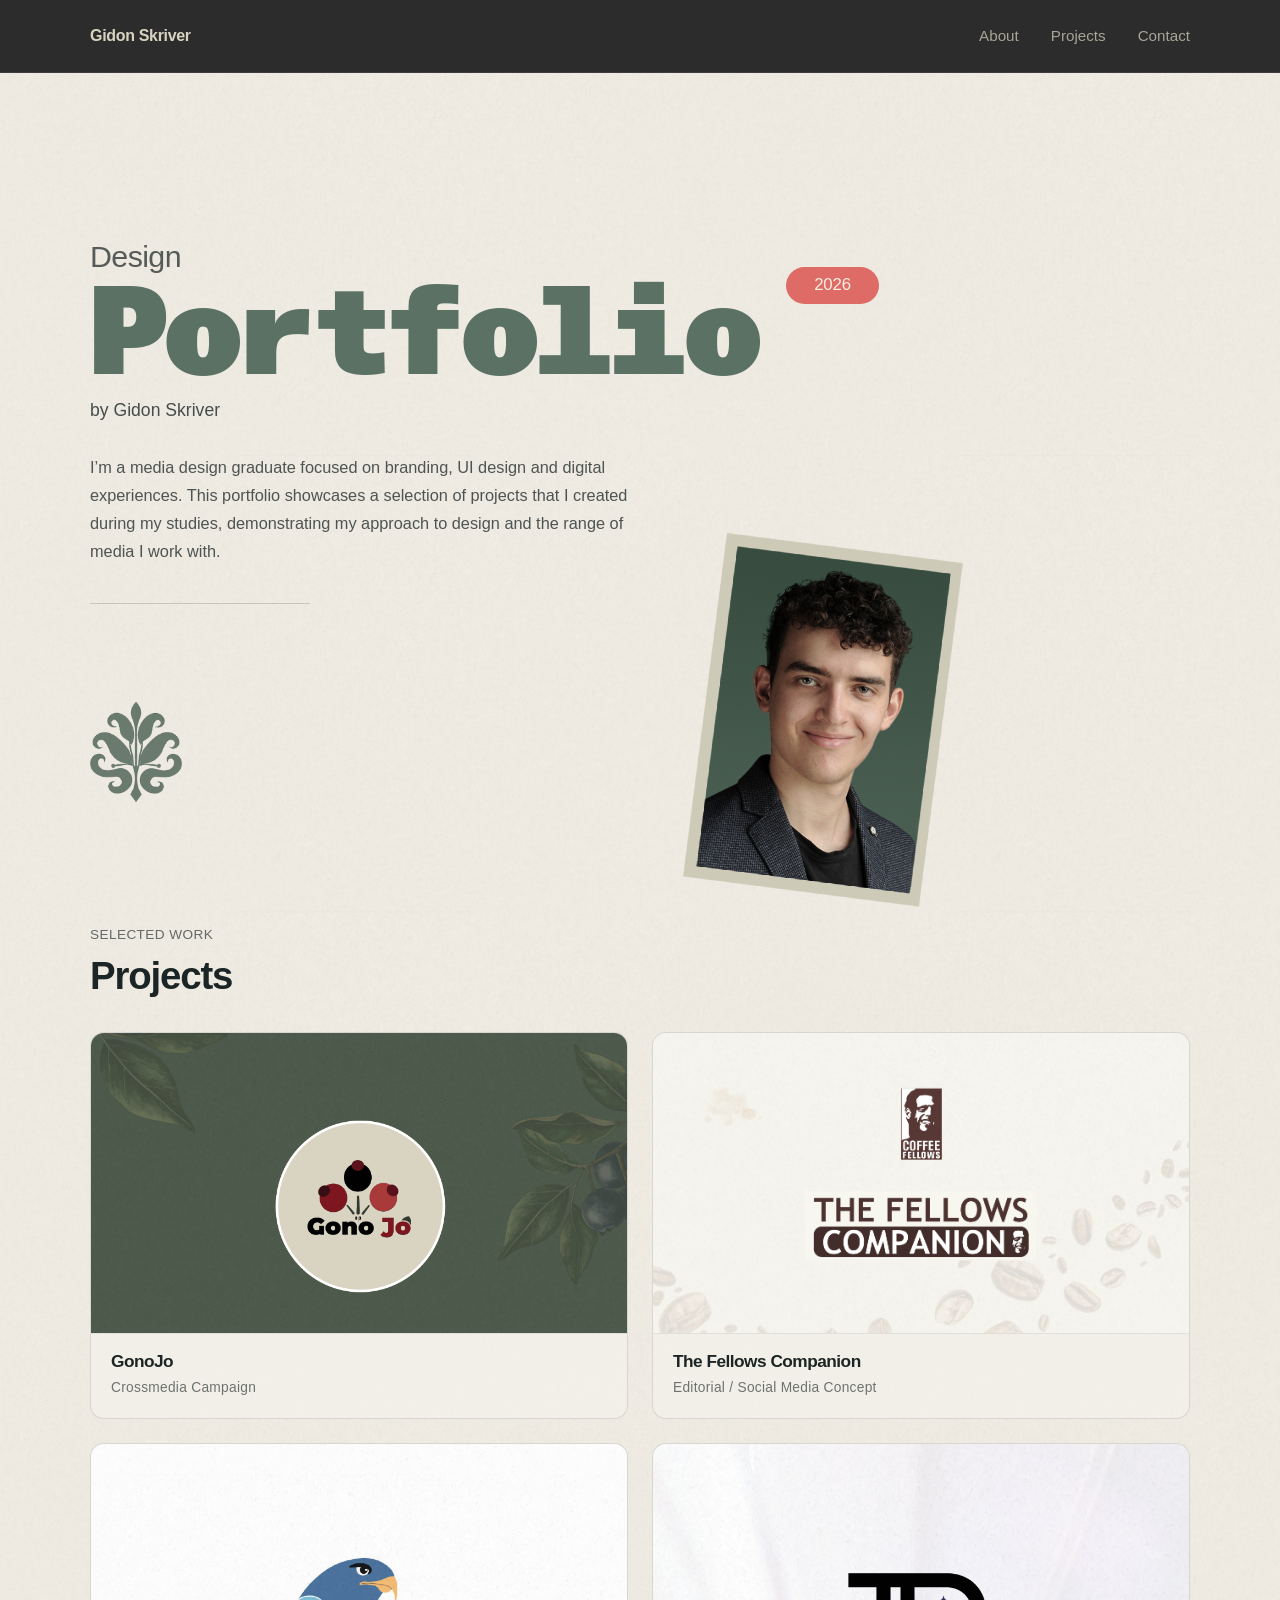
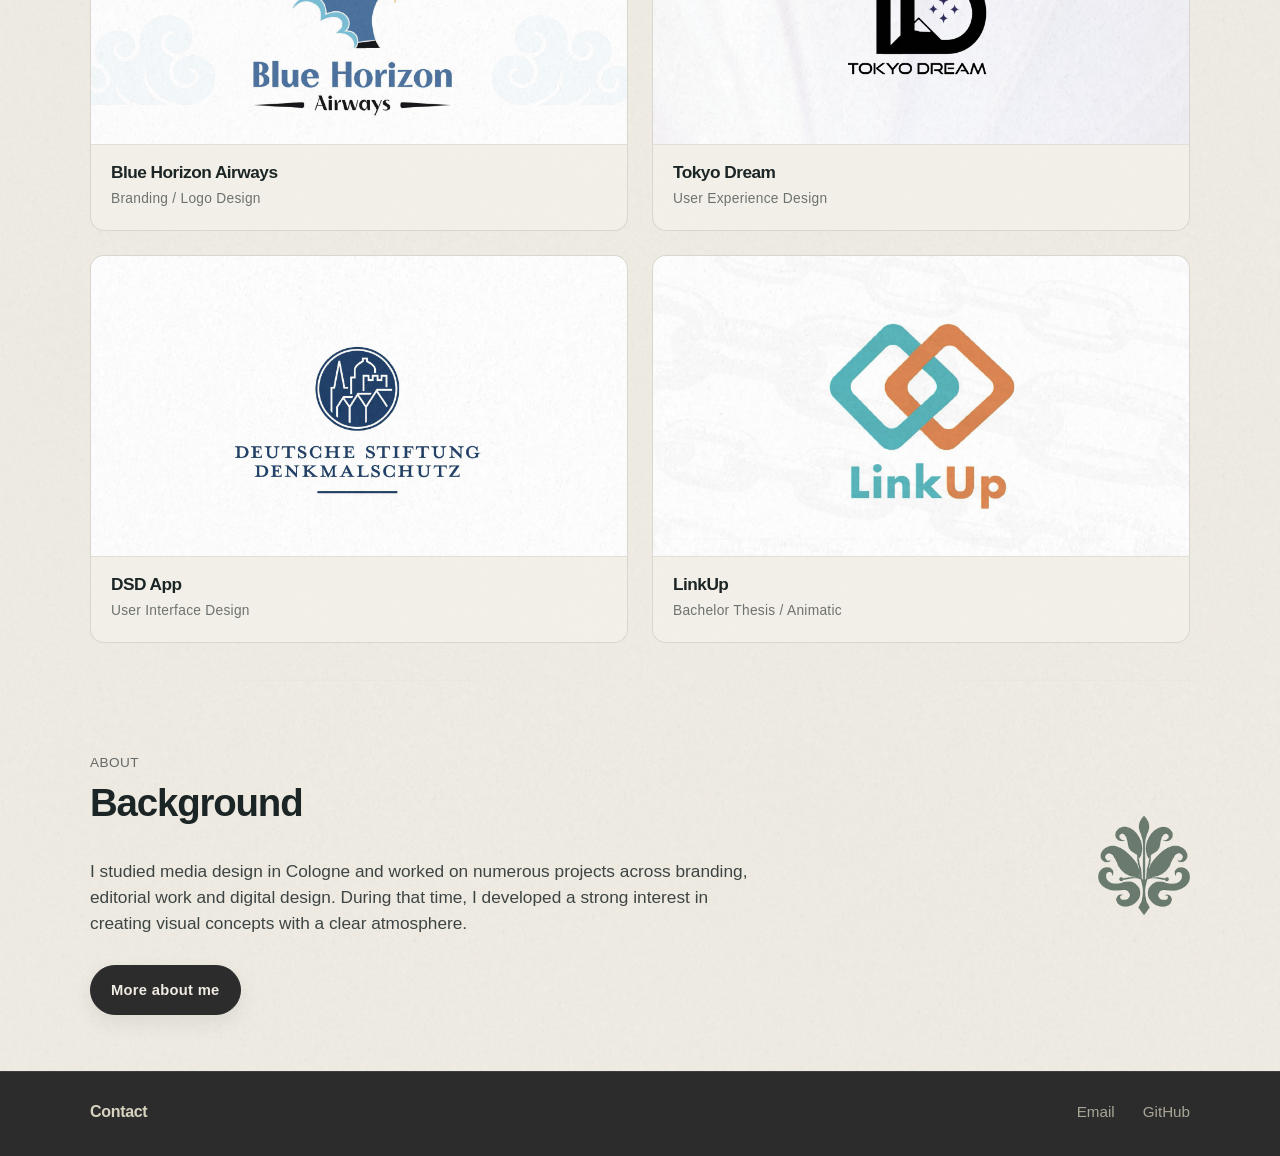
==== index.html @ 77b95710 "Initial commit" ====
<!DOCTYPE html>
<html lang="de">
<head>
  <meta charset="UTF-8" />
  <meta name="viewport" content="width=device-width, initial-scale=1.0" />
  <title>Gidon Skriver Portfolio</title>
  <link rel="stylesheet" href="style.css" />
</head>
<body>
  <header class="site-header">
    <nav class="navbar">
      <div class="logo">Gidon Skriver</div>
      <ul class="nav-links">
        <li><a href="#about">About</a></li>
        <li><a href="#projects">Projects</a></li>
        <li><a href="#contact">Contact</a></li>
      </ul>
    </nav>
  </header>

  <main>
  <img class="site-vine" src="assets/images/Liane.png" alt="" aria-hidden="true" />

<section class="hero">
  <div class="hero-content">
    <div class="hero-title-row">
      <div class="hero-title-block">
        <p class="eyebrow">Design</p>
        <h1>Portfolio</h1>
        <p class="hero-subline">by Gidon Skriver</p>
      </div>

      <span class="hero-year">2026</span>
    </div>
    <p class="hero-text">
      I’m a media design graduate focused on branding, UI design and digital experiences. This portfolio showcases a selection of projects that I created during my studies, demonstrating my approach to design and the range of media I work with.
    </p>
    <span class="hero-line" aria-hidden="true"></span>
    <span class="hero-leaf" aria-hidden="true">
      <img src="assets/images/Leaf.png" alt="" />
    </span>
  </div>
</section>

    <section id="projects" class="projects section">
      <div class="section-heading">
        <p class="section-label">selected work</p>
        <h2>Projects</h2>
      </div>

     <div class="project-grid">
  <a
    class="projects-floating-portrait lightbox"
    href="assets/images/Portrait freigestellt.png"
    aria-label="Open portrait"
  >
    <img src="assets/images/Portrait freigestellt.png" alt="Portrait collage">
  </a>

  <a class="project-card" href="projects/gonojo.html">
    <div class="project-image">
  <img src="assets/images/GonoJo.png" alt="GonoJo Projekt">
</div>
    <div class="project-info">
      <h3>GonoJo</h3>
      <p>Crossmedia Campaign</p>
    </div>
  </a>

  <a class="project-card" href="projects/fellows.html">
<div class="project-image">
  <img src="assets/images/TFC Big.png" alt="Fellows Companion Projekt">
</div>
    <div class="project-info">
      <h3>The Fellows Companion</h3>
      <p>Editorial / Social Media Concept</p>
    </div>
  </a>

    <a class="project-card" href="projects/bha.html">
   <div class="project-image">
  <img src="assets/images/BHA.png" alt="Blue Horizon Airways Projekt">
</div>
    <div class="project-info">
      <h3>Blue Horizon Airways</h3>
      <p>Branding / Logo Design</p>
    </div>
  </a>

    <a class="project-card" href="projects/tokyo-dream.html">
<div class="project-image">
  <img src="assets/images/TD.png" alt="Tokyo Dream Projekt">
</div>
    <div class="project-info">
      <h3>Tokyo Dream</h3>
      <p>User Experience Design</p>
    </div>
  </a>

  <a class="project-card" href="projects/dsd.html">
<div class="project-image">
  <img src="assets/images/DSD.png" alt="DSD App Projekt">
</div>
    <div class="project-info">
      <h3>DSD App</h3>
      <p>User Interface Design</p>
    </div>
  </a>

    <a class="project-card" href="projects/linkup.html">
    <div class="project-image">
  <img src="assets/images/LinkUp.png" alt="LinkUp Projekt">
</div>
    <div class="project-info">
      <h3>LinkUp</h3>
      <p>Bachelor Thesis / Animatic</p>
    </div>
  </a>

</div>
    </section>

<section id="about" class="about section">
  <div class="section-inner">
    <div class="section-heading">
      <p class="section-label">About</p>
      <h2>Background</h2>
    </div>

    <div class="about-text">
      <p>
        I studied media design in Cologne and worked on numerous projects across branding, editorial work and digital design. During that time, I developed a strong interest in creating visual concepts with a clear atmosphere.
      </p>


      <a class="button" href="about.html">More about me</a>
    </div>

    <span class="about-leaf" aria-hidden="true">
      <img src="assets/images/Leaf.png" alt="" />
    </span>
  </div>
</section>
  </main>

  <footer id="contact" class="site-footer">
    <div class="site-footer-inner">
      <p class="logo">Contact</p>

      <div class="site-footer-links">
        <a href="mailto:gidon.skriver.koeln@gmail.com">Email</a>
        <a href="https://github.com/gidonskriver" target="_blank" rel="noreferrer">GitHub</a>
      </div>
    </div>
  </footer>
  <script src="script.js"></script>
</body>
</html>
---- style.css ----
@font-face {
  font-family: "ABC Monument Grotesk Mono";
  src: url("assets/fonts/ABCMonumentGroteskMono-Black-Trial.otf") format("opentype");
  font-weight: 900;
  font-style: normal;
}

* {
  box-sizing: border-box;
  margin: 0;
  padding: 0;
}

html {
  scroll-behavior: smooth;
  overscroll-behavior: none;
}

html,
body {
  overflow-x: hidden;
}

body {
  font-family: -apple-system, BlinkMacSystemFont, "Segoe UI", "Helvetica Neue", Arial, sans-serif;
  background-color: #F0ECE3;
  background-image: url('assets/images/Background.png');
  background-repeat: repeat;
  background-size: 720px auto;
  color: #1c2525;
  line-height: 1.5;
  position: relative;
  overscroll-behavior: none;
}

img {
  max-width: 100%;
  display: block;
}

a {
  color: inherit;
  text-decoration: none;
}

.site-header {
  padding: 24px 40px;
  position: sticky;
  top: 0;
  z-index: 100;
  background: rgba(44, 44, 44, 1);
  backdrop-filter: blur(12px);
  -webkit-backdrop-filter: blur(12px);
  border-bottom: 1px solid rgba(255, 255, 255, 0.08);
}

.navbar {
  max-width: 1100px;
  margin: 0 auto;
  display: flex;
  justify-content: space-between;
  align-items: center;
}

.logo {
  color: #D8D3C0;
  font-weight: 700;
  font-size: 1rem;
  letter-spacing: -0.02em;
  transition: opacity 0.2s ease;
}

.logo:hover {
  opacity: 0.7;
}

.nav-links {
  color: #D8D3C0;
  list-style: none;
  display: flex;
  align-items: center;
  gap: 32px;
}

.nav-links a {
  color: #D8D3C0;
  position: relative;
  font-size: 0.95rem;
  opacity: 0.72;
  transition: opacity 0.2s ease;
}

.nav-links a:hover {
  opacity: 1;
}

.nav-links a::after {
  content: "";
  position: absolute;
  left: 0;
  bottom: -6px;
  width: 100%;
  height: 1px;
  background: #ffffff;
  transform: scaleX(0);
  transform-origin: left;
  transition: transform 0.25s ease;
}

.nav-links a:hover::after {
  transform: scaleX(1);
}

main {
  position: relative;
  isolation: isolate;
}

.hero {
  position: relative;
  padding: 168px 40px 160px;
}

.hero-content {
  position: relative;
  z-index: 2;
  max-width: 1100px;
  margin: 0 auto;
}

.projects.section,
.project-grid,
.project-card {
  position: relative;
  z-index: 2;
}

.site-vine {
  position: absolute;
  left: 16%;
  top: -176px;
  width: min(104vw, 1680px);
  opacity: 0.7;
  pointer-events: none;
  transform: rotate(7deg);
  transform-origin: top left;
  mix-blend-mode: multiply;
  z-index: 0;
}

@media (min-width: 769px) and (max-width: 1100px) {
  .site-vine {
    left: 19%;
  }
}

.eyebrow {
  font-size: 1.9rem;
  margin-bottom: 2px;
  opacity: 0.72;
  letter-spacing: -0.02em;
  text-transform: none;
  line-height: 1;
}

.hero-title-row {
  display: flex;
  align-items: flex-start;
  gap: 28px;
}

.hero-title-block {
  min-width: 0;
}

.hero h1 {
  font-family: "ABC Monument Grotesk Mono", -apple-system, BlinkMacSystemFont, "Helvetica Neue", Arial, sans-serif;
  font-size: clamp(4.9rem, 9.8vw, 8.4rem);
  line-height: 0.92;
  letter-spacing: -0.03em;
  max-width: 900px;
  margin-bottom: 8px;
  font-weight: 900;
  color: #5b7164;
}

.hero-subline {
  font-size: 1.1rem;
  color: rgba(28, 37, 37, 0.8);
  margin-bottom: 30px;
}

.hero-year {
  display: inline-flex;
  align-items: center;
  justify-content: center;
  margin-top: 26px;
  padding: 10px 28px;
  border-radius: 999px;
  background: #df6b66;
  color: #f8efe4;
  font-size: 1.05rem;
  line-height: 1;
  letter-spacing: -0.01em;
  white-space: nowrap;
}

.hero-text {
  max-width: 560px;
  font-size: 1.02rem;
  line-height: 1.72;
  color: rgba(28, 37, 37, 0.76);
  margin-bottom: 28px;
}

.hero-line {
  display: block;
  width: min(220px, 42vw);
  height: 1px;
  margin-top: 38px;
  background: rgba(28, 37, 37, 0.18);
}

.hero-leaf,
.about-leaf {
  display: inline-flex;
  width: 92px;
  cursor: pointer;
  perspective: 700px;
}

.hero-leaf {
  margin-top: 98px;
}

.hero-leaf img,
.about-leaf img {
  width: 100%;
  opacity: 0.8;
  transform-origin: center;
  transition: transform 1.8s cubic-bezier(0.22, 1, 0.36, 1), opacity 0.6s ease;
}

.hero-leaf:hover img,
.about-leaf:hover img {
  opacity:0.8;
  transform: rotateY(180deg) rotateZ(4deg);
}

.button {
  display: inline-flex;
  align-items: center;
  justify-content: center;
  padding: 13px 20px;
  border: 1px solid rgba(44, 44, 44, 1);
  border-radius: 999px;
  transition: transform 0.2s ease, box-shadow 0.2s ease, background-color 0.2s ease, color 0.2s ease;
  font-size: 0.92rem;
  font-weight: 600;
  letter-spacing: 0.02em;
  background: rgba(44, 44, 44, 1);
  color: #F0ECE3;
  box-shadow: 0 8px 20px rgba(28, 37, 37, 0.08);
}

.button:hover {
  transform: translateY(-2px);
  background: rgb(58, 58, 58);
  box-shadow: 0 12px 26px rgba(28, 37, 37, 0.14);
}

.section {
  padding: 70px 40px 110px;
}

.projects.section {
  padding-top: 0;
  margin-top: -44px;
}

.section-heading {
  max-width: 1100px;
  margin: 0 auto 36px;
}

.section-label {
  font-size: 0.85rem;
  opacity: 0.65;
  margin-bottom: 10px;
  letter-spacing: 0.03em;
  text-transform: uppercase;
}

.section h2 {
  font-size: clamp(1.9rem, 3vw, 2.6rem);
  line-height: 1.05;
  letter-spacing: -0.03em;
}

.project-grid {
  max-width: 1100px;
  margin: 0 auto;
  position: relative;
  display: grid;
  grid-template-columns: repeat(2, minmax(0, 1fr));
  gap: 24px;
}

.projects-floating-portrait {
  position: absolute;
  top: -500px;
  right: 240px;
  width: min(40%, 280px);
  transform: rotate(4deg);
  z-index: 0;
  display: block;
  transform-origin: bottom center;
  transition: transform 0.42s cubic-bezier(0.22, 1, 0.36, 1), opacity 0.18s ease;
}

.projects-floating-portrait img {
  position: relative;
  z-index: 1;
  display: block;
  width: 100%;
  height: auto;
}

body.lightbox-open--portrait .projects-floating-portrait {
  opacity: 0;
}

.projects-floating-portrait:hover {
  transform: scale(1.09) rotate(0.5deg);
}

.project-card {
  position: relative;
  z-index: 1;
  background: rgba(243, 241, 234, 0.82);
  border-radius: 14px;
  overflow: hidden;
  transition: transform 0.28s ease, box-shadow 0.28s ease, border-color 0.28s ease, background-color 0.28s ease;
  border: 1px solid rgba(28, 37, 37, 0.12);
  backdrop-filter: blur(4px);
  -webkit-backdrop-filter: blur(4px);
}

.project-card::before {
  content: '';
  position: absolute;
  top: -30%;
  left: -45%;
  width: 55%;
  height: 160%;
  pointer-events: none;
  opacity: 0;
  z-index: 3;
  transform: translate3d(-160%, 0, 0) rotate(18deg);
  background: linear-gradient(
    90deg,
    rgba(255, 255, 255, 0) 0%,
    rgba(255, 255, 255, 0.08) 18%,
    rgba(255, 255, 255, 0.45) 50%,
    rgba(255, 255, 255, 0.08) 82%,
    rgba(255, 255, 255, 0) 100%
  );
  filter: blur(10px);
}

.project-card:hover {
  transform: translateY(-5px);
  background: rgba(248, 246, 239, 0.9);
  border-color: rgba(28, 37, 37, 0.24);
  box-shadow:
    0 18px 38px rgba(28, 37, 37, 0.10),
    inset 0 1px 0 rgba(255, 255, 255, 0.55);
}

.project-card:hover::before {
  animation: shine 2.5s cubic-bezier(0.22, 1, 0.36, 1) forwards;
}

@keyframes shine {
  0% {
    transform: translate3d(-160%, 0, 0) rotate(18deg);
    opacity: 0;
  }
  20% {
    opacity: 0.95;
  }
  100% {
    transform: translate3d(300%, 0, 0) rotate(18deg);
    opacity: 0;
  }
}

.project-info {
  padding: 18px 20px 20px;
  border-top: 1px solid rgba(28, 37, 37, 0.08);
}

.project-info h3 {
  font-size: 1.08rem;
  line-height: 1.1;
  letter-spacing: -0.03em;
  margin-bottom: 7px;
}

.project-info p {
  font-size: 0.86rem;
  letter-spacing: 0.02em;
  color: rgba(28, 37, 37, 0.62);
}

.section-inner {
  max-width: 1100px;
  margin: 0 auto;
  position: relative;
}

.section-inner .section-heading {
  max-width: none;
  margin: 0 0 36px 0;
}

.about-text,
.contact-content {
  max-width: 680px;
  font-size: 1.08rem;
  color: rgba(28, 37, 37, 0.84);
}

.about-text p + p,
.contact-content p + p {
  margin-top: 16px;
}

.about-text .button {
  margin-top: 28px;
}

.about.section {
  padding-top: 0;
  padding-bottom: 56px;
  margin-top: 0;
}

.about-leaf {
  position: absolute;
  right: 0px;
  bottom: 100px;
}


.about-cv-wrapper {
  max-width: 1100px;
  margin: 80px auto 0;
}

.about-cv-wrapper img {
  width: 100%;
  display: block;
  border-radius: 20px;
}

.about-cv-wrapper img:hover {
  transform: scale(1.03);
  opacity: 0.95;
  cursor: zoom-in;
}

.contact-content p + p {
  margin-top: 12px;
}

.site-footer {
  padding: 28px 40px 32px;
  margin-top: 0;
  background: rgba(44, 44, 44, 1);
  border-top: 1px solid rgba(255, 255, 255, 0.08);
}

.site-footer-inner {
  max-width: 1100px;
  margin: 0 auto;
  display: flex;
  justify-content: space-between;
  align-items: center;
  gap: 24px;
}

.site-footer .logo {
  color: #D8D3C0;
}

.site-footer-links {
  display: flex;
  align-items: center;
  gap: 28px;
}

.site-footer-links a {
  position: relative;
  font-size: 0.95rem;
  color: #D8D3C0;
  opacity: 0.72;
  transition: opacity 0.2s ease;
}

.site-footer-links a:hover {
  opacity: 1;
}

.site-footer-links a::after {
  content: "";
  position: absolute;
  left: 0;
  bottom: -6px;
  width: 100%;
  height: 1px;
  background: #ffffff;
  transform: scaleX(0);
  transform-origin: left;
  transition: transform 0.25s ease;
}

.site-footer-links a:hover::after {
  transform: scaleX(1);
}
@media (max-width: 768px) {
  body {
    background-size: 520px auto;
  }

  .site-header {
    padding-top: 18px;
    padding-bottom: 18px;
  }

  .site-header,
  .hero,
  .section {
    padding-left: 20px;
    padding-right: 20px;
  }

  .navbar {
    gap: 18px;
  }

  .nav-links {
    gap: 18px;
    flex-wrap: wrap;
    justify-content: flex-end;
  }

  .nav-links a {
    font-size: 0.88rem;
  }

  .project-grid {
    grid-template-columns: 1fr;
    gap: 18px;
  }

  .projects-floating-portrait {
    display: none;
  }

  .hero {
    padding-top: 84px;
    padding-bottom: 96px;
  }

  .eyebrow {
    font-size: 1.3rem;
  }

  .hero-title-row {
    flex-wrap: wrap;
    gap: 12px;
  }

  .hero h1 {
    font-size: clamp(3.5rem, 17vw, 5.8rem);
    letter-spacing: -0.04em;
  }

  .hero-year {
    margin-top: 18px;
    padding: 9px 22px;
    font-size: 0.98rem;
  }

  .hero-subline {
    font-size: 1rem;
    margin-bottom: 24px;
  }

  .hero-text {
    max-width: 100%;
    font-size: 0.98rem;
  }

  .hero-line {
    margin-top: 30px;
  }

  .hero-leaf,
  .about-leaf {
    width: 76px;
  }

  .hero-leaf {
    margin-top: 64px;
  }

  .about-leaf {
    right: 20px;
    bottom: 2px;
  }

  .site-vine {
    left: -54%;
    top: 28px;
    width: 380vw;
    opacity: 0.07;
    transform: rotate(16deg);
  }

  .projects.section {
    margin-top: -24px;
  }

  .site-footer {
    padding-left: 20px;
    padding-right: 20px;
    padding-top: 24px;
    padding-bottom: 28px;
    margin-top: 0;
  }

  .site-footer-inner {
    flex-direction: column;
    align-items: flex-start;
    gap: 16px;
  }

  .site-footer-links {
    gap: 20px;
    flex-wrap: wrap;
  }
}

.project-image {
  height: 300px;
  overflow: hidden;
}

.project-image > img {
  width: 100%;
  height: 100%;
  object-fit: cover;
  transition: transform 0.45s ease, filter 0.45s ease;
}

.project-card:hover .project-image > img {
  transform: scale(1.035);
  filter: saturate(1.04);
}

.project-hero {
  padding: 140px 40px 90px;
}

.project-hero-content {
  max-width: 1000px;
  margin: 0 auto;
}

.project-hero h1 {
  font-size: clamp(3.2rem, 7vw, 6.2rem);
  line-height: 0.94;
  letter-spacing: -0.05em;
  margin-bottom: 20px;
  font-weight: 600;
  max-width: 900px;
}

.fellows .project-hero h1,
.dsd .project-hero h1 {
  font-size: clamp(2.8rem, 5.5vw, 5rem);
  max-width: 1000px;
}

.project-intro {
  max-width: 760px;
  font-size: 1.2rem;
  line-height: 1.65;
  color: rgba(28, 37, 37, 0.78);
}

.project-content {
  max-width: 1100px;
  margin: 0 auto;
  padding: 10px 40px 120px;
}

.project-meta {
  max-width: 1100px;
  margin: 0 auto 70px;
  display: grid;
  grid-template-columns: repeat(3, minmax(0, 1fr));
  gap: 20px;
}

.meta-item {
  padding: 22px;
  background: rgba(255, 255, 255, 0.72);
  border-radius: 20px;
  border: 1px solid rgba(0, 0, 0, 0.05);
}

.meta-label {
  font-size: 0.82rem;
  text-transform: uppercase;
  letter-spacing: 0.04em;
  opacity: 0.6;
  margin-bottom: 8px;
}

.meta-value {
  font-size: 1rem;
}

.project-block {
  margin-bottom: 84px;
}

.project-block h2 {
  font-size: clamp(1.6rem, 2.4vw, 2rem);
  margin-bottom: 18px;
  letter-spacing: -0.03em;
  line-height: 1.05;
}

.project-block p {
  max-width: 720px;
  font-size: 1.06rem;
  line-height: 1.8;
  color: rgba(28, 37, 37, 0.82);
}

.project-gallery {
  display: grid;
  grid-template-columns: 1fr;
  gap: 24px;
  margin: 36px 0 70px;
}

.project-gallery img {
  width: 100%;
  display: block;
  border-radius: 22px;
}

.project-gallery img:hover {
  transform: scale(1.03);
  opacity: 0.95;
  cursor: zoom-in;
}

.project-gallery.two-column {
  grid-template-columns: repeat(2, minmax(0, 1fr));
}

.lightbox-open {
  overflow: hidden;
}

.lightbox-overlay {
  position: fixed;
  inset: 0;
  z-index: 1000;
  padding: clamp(12px, 3vw, 28px);
  display: grid;
  place-items: center;
  background-color: #F0ECE3;
  background-image: url("assets/images/Background.png");
  background-repeat: repeat;
  background-size: 720px auto;
  cursor: zoom-out;
  opacity: 0;
  transition: opacity 0.24s ease;
}

.lightbox-overlay--portrait {
  background-color: rgba(240, 236, 227, 0.78);
  background-image: none;
}

.lightbox-overlay.is-visible {
  opacity: 1;
}

.lightbox-overlay img {
  max-width: 100%;
  max-height: calc(100svh - 56px);
  object-fit: contain;
  border-radius: 14px;
  box-shadow: 0 24px 70px rgba(28, 37, 37, 0.22);
  cursor: default;
  transform: scale(0.985);
  transition: transform 0.24s ease;
}

.lightbox-overlay img.lightbox-image--portrait {
  border-radius: 0;
  box-shadow: none;
  transform-origin: bottom center;
  transition: transform 0.42s cubic-bezier(0.22, 1, 0.36, 1);
  transform: scale(1.06) rotate(0deg);
}

.lightbox-overlay.is-visible img {
  transform: scale(1);
}

.lightbox-overlay.is-visible img.lightbox-image--portrait {
  transform: scale(1) rotate(-3deg);
}

.lightbox-close {
  position: fixed;
  top: 24px;
  right: 28px;
  z-index: 1;
  border: 1px solid rgba(44, 44, 44, 1);
  border-radius: 999px;
  padding: 10px 16px;
  background: rgba(44, 44, 44, 1);
  color: #F0ECE3;
  font: inherit;
  cursor: pointer;
  transition: transform 0.2s ease, background-color 0.2s ease;
}

.lightbox-close:hover {
  transform: translateY(-1px);
  background: rgb(58, 58, 58);
}

@media (max-width: 768px) {
  .project-image {
    height: 230px;
  }

  .project-info {
    padding: 16px 18px 18px;
  }

  .project-meta {
    grid-template-columns: 1fr;
  }

  .project-content {
    padding-left: 20px;
    padding-right: 20px;
    padding-bottom: 90px;
  }

  .project-hero {
    padding-left: 20px;
    padding-right: 20px;
    padding-top: 110px;
    padding-bottom: 70px;
  }

  .project-hero h1 {
    font-size: 3rem;
  }

  .project-intro {
    font-size: 1.05rem;
  }

  .project-gallery {
    gap: 18px;
    margin: 28px 0 56px;
  }

  .project-gallery.two-column {
    grid-template-columns: 1fr;
  }

  .project-gallery img {
    border-radius: 16px;
  }

  .lightbox-overlay {
    padding: 10px;
  }

  .lightbox-overlay img {
    max-height: calc(100svh - 20px);
    border-radius: 10px;
  }

  .lightbox-overlay img.lightbox-image--portrait {
    border-radius: 0;
    box-shadow: none;
  }

  .lightbox-close {
    top: 14px;
    right: 14px;
    padding: 8px 12px;
    font-size: 0.9rem;
  }
}

@media (max-width: 480px) {
  .navbar {
    flex-direction: column;
    align-items: flex-start;
    gap: 12px;
  }

  .nav-links {
    justify-content: flex-start;
    gap: 16px;
  }

  .hero {
    padding-top: 56px;
    padding-bottom: 72px;
  }

  .hero-title-row {
    position: relative;
    flex-direction: column;
    align-items: flex-start;
    gap: 12px;
  }

  .hero-title-block {
    width: 100%;
  }

  .hero h1 {
    font-size: clamp(2.7rem, 16vw, 4rem);
    max-width: 100%;
  }

  .hero-year {
    position: absolute;
    top: -8px;
    right: 0;
    margin-top: 0;
  }

  .site-vine {
    display: none;
  }

  .hero-leaf {
    width: 62px;
    margin-top: 44px;
  }

  .about-leaf {
    display: none;
  }

  .projects.section {
    margin-top: -30px;
  }

  .project-image {
    height: 210px;
  }

  .project-hero h1 {
    font-size: 2.65rem;
  }
}
.gonojo-meta .meta-item {
  background: #7C2E35;
  border-color: #7C2E35;
}

.gonojo-meta .meta-label,
.gonojo-meta .meta-value {
  color: #D8D3C0;
}
.bha-meta .meta-item {
  background: #3C72A5;
  border-color: #3C72A5;
}

.bha-meta .meta-label,
.bha-meta .meta-value {
  color: #ffffff;
}
.dsd-meta .meta-item {
  background: #1E3E65;
  border-color: #1E3E65;
}

.dsd-meta .meta-label,
.dsd-meta .meta-value {
  color: #ffffff;
}

.linkup-meta .meta-item {
  background: #56B3B9;
  border-color: #56B3B9;
}

.linkup-meta .meta-label,
.linkup-meta .meta-value {
  color: #ffffff;
}

.gonojo h1,
.fellows h1,
.bha h1,
.tokyo h1,
.dsd h1,
.linkup h1 {
  color: #000000;
}

.about-page .section {
  max-width: 1000px;
  margin: 0 auto;
}
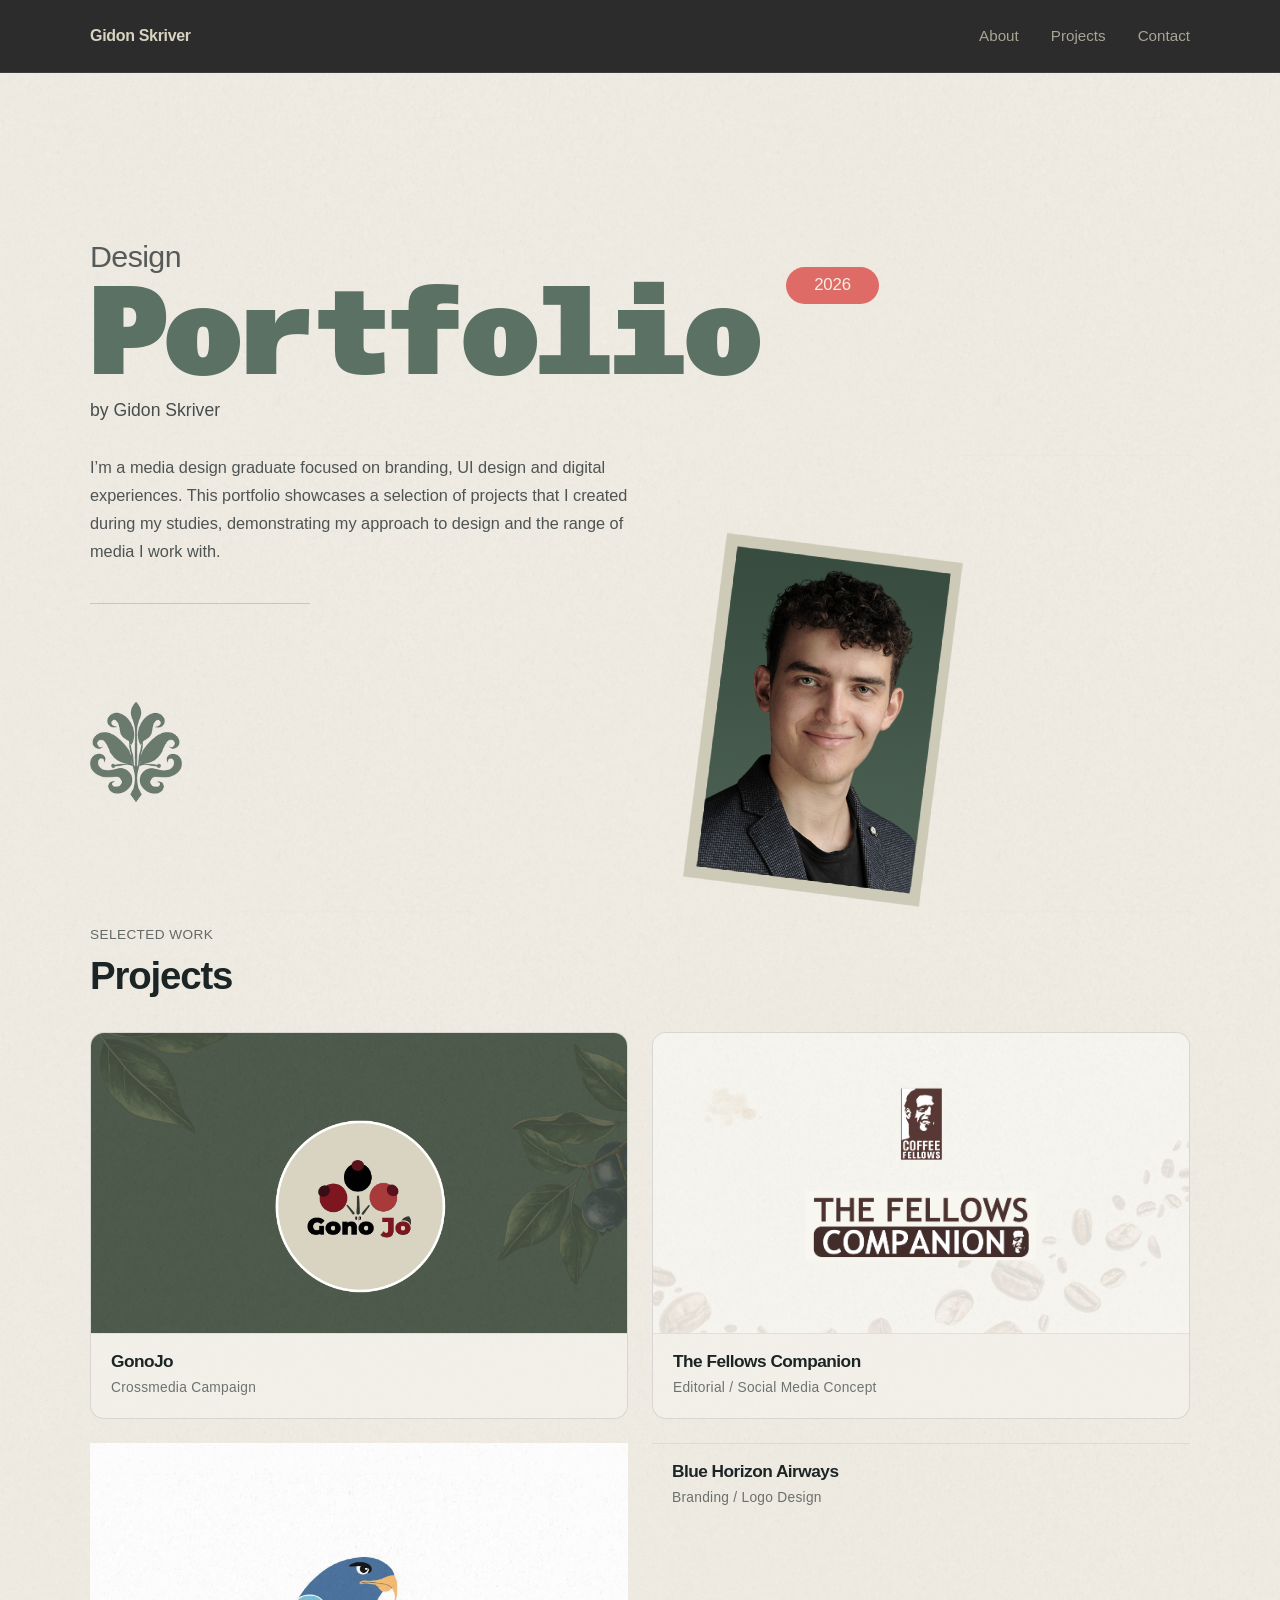
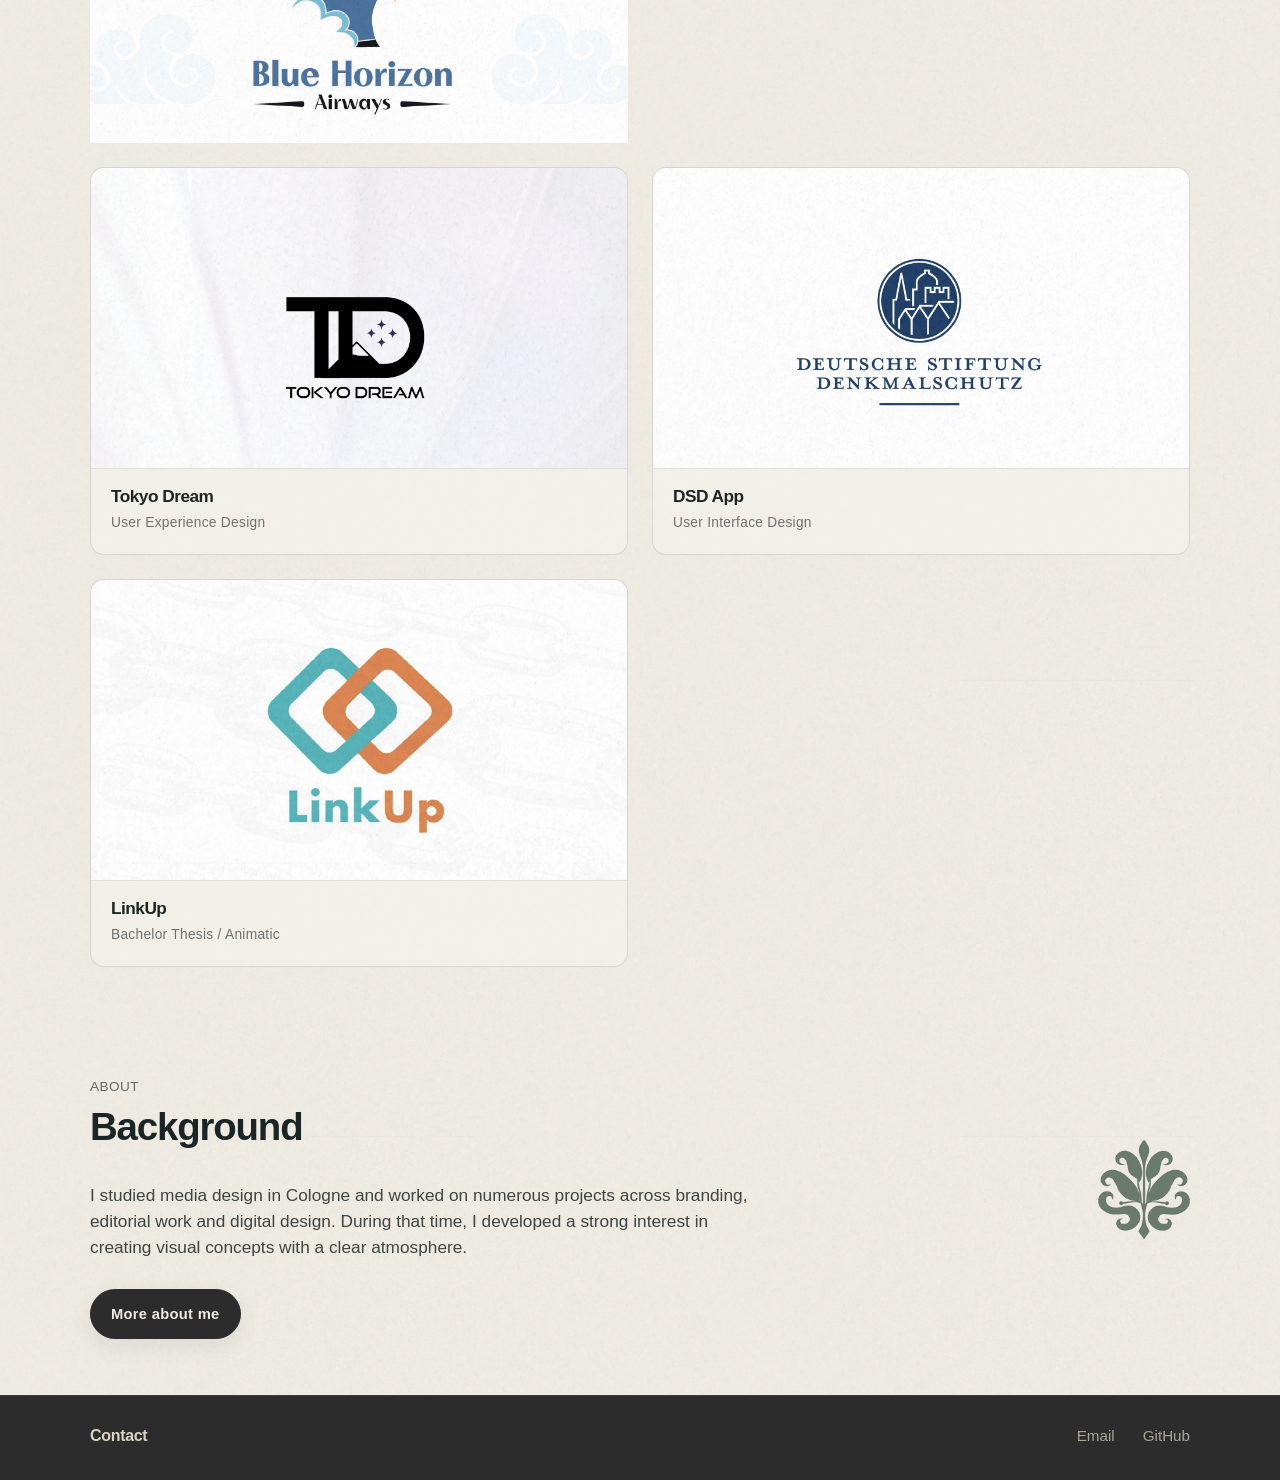
==== commit 0fdd1de9: "Update index.html" ====
--- a/index.html
+++ b/index.html
@@ -77,7 +77,6 @@
     </div>
   </a>
 
-    <a class="project-card" href="projects/bha.html">
    <div class="project-image">
   <img src="assets/images/BHA.png" alt="Blue Horizon Airways Projekt">
 </div>
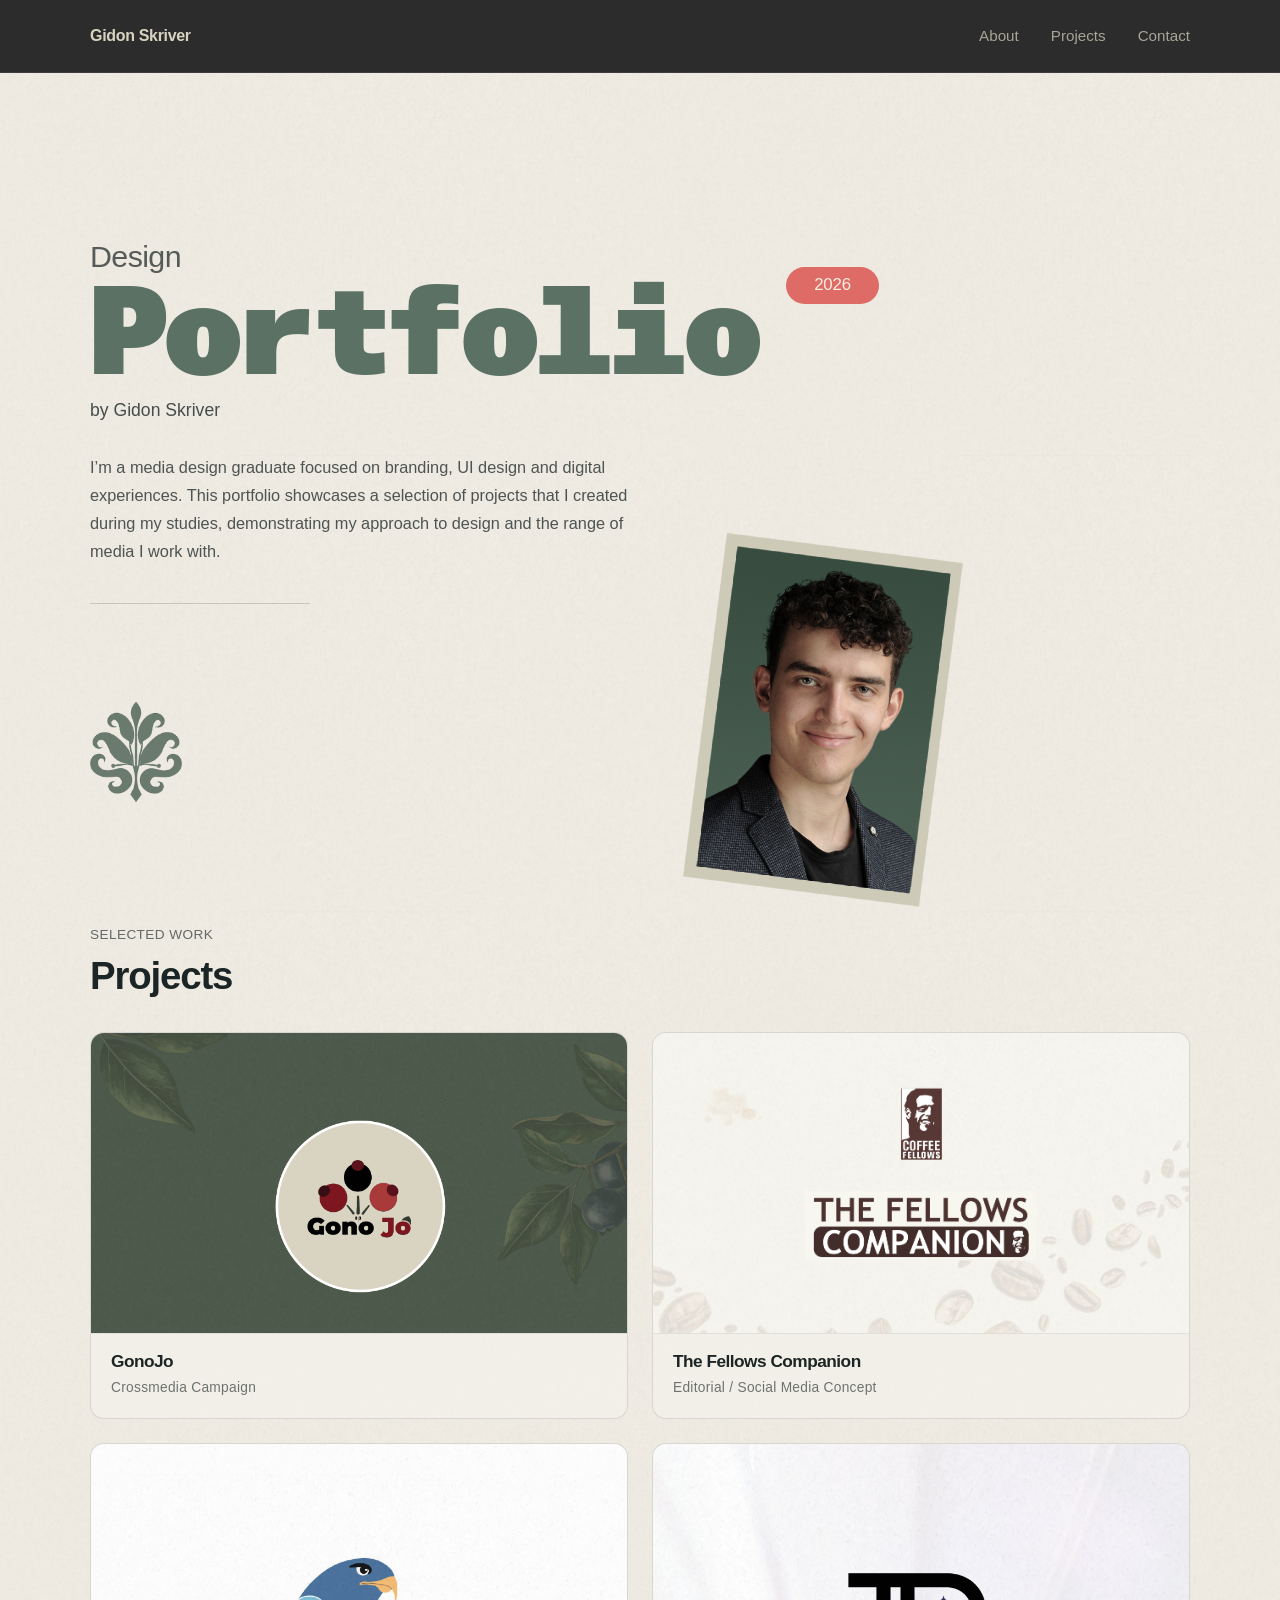
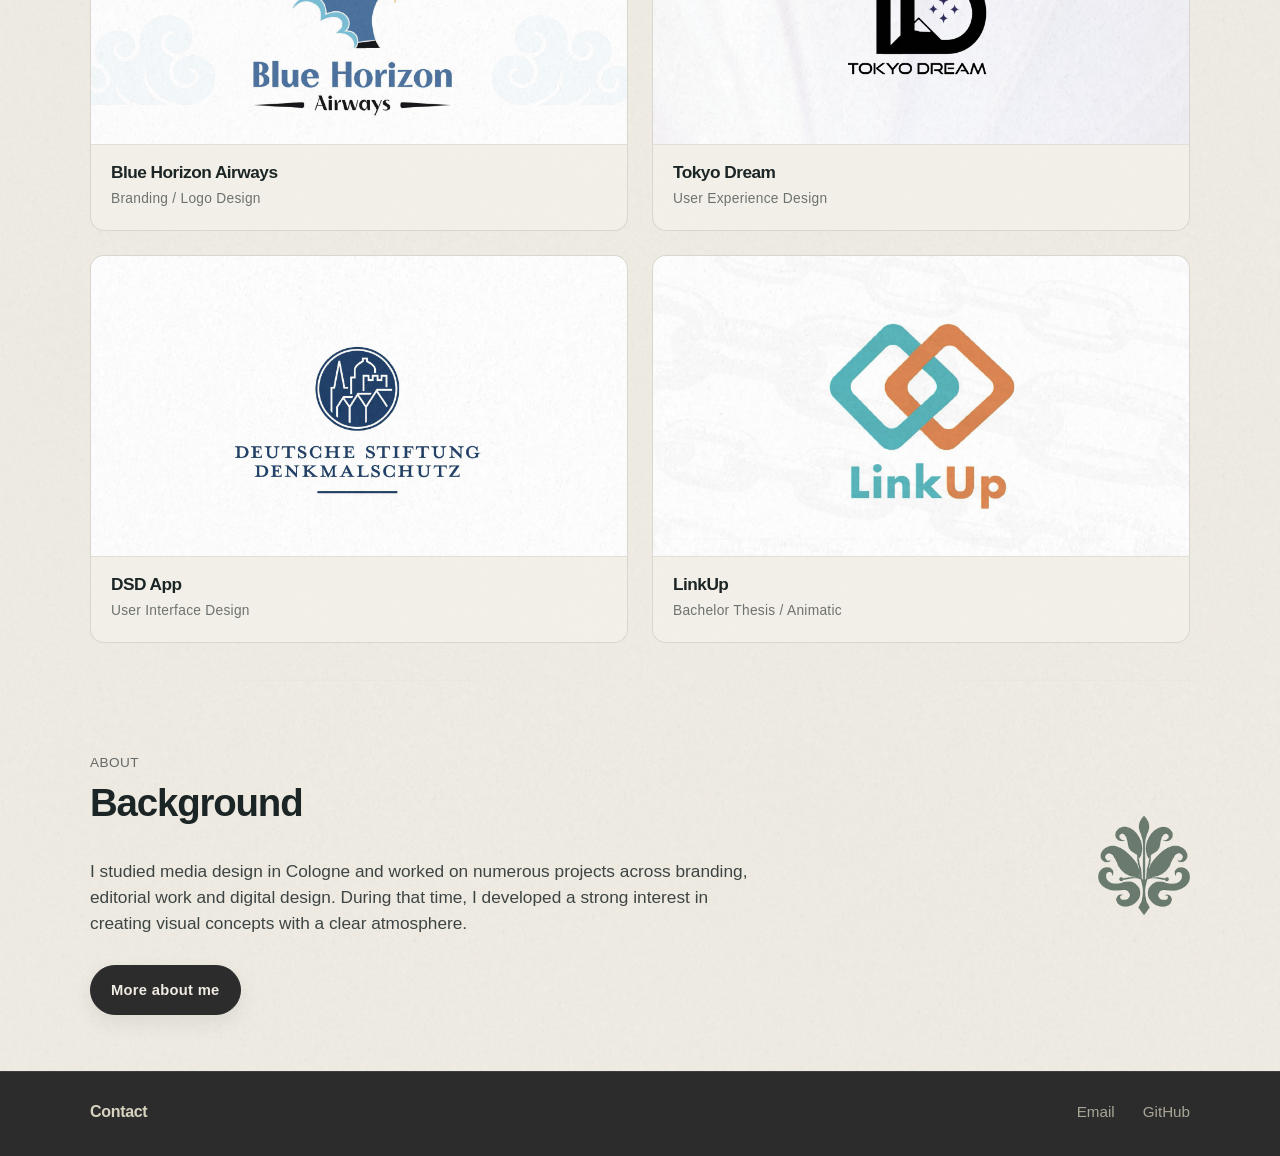
==== commit 5c7c6784: "Update index.html Fix BHA card markup" ====
--- a/index.html
+++ b/index.html
@@ -77,6 +77,7 @@
     </div>
   </a>
 
+    <a class="project-card" href="projects/BHA.html">
    <div class="project-image">
   <img src="assets/images/BHA.png" alt="Blue Horizon Airways Projekt">
 </div>
